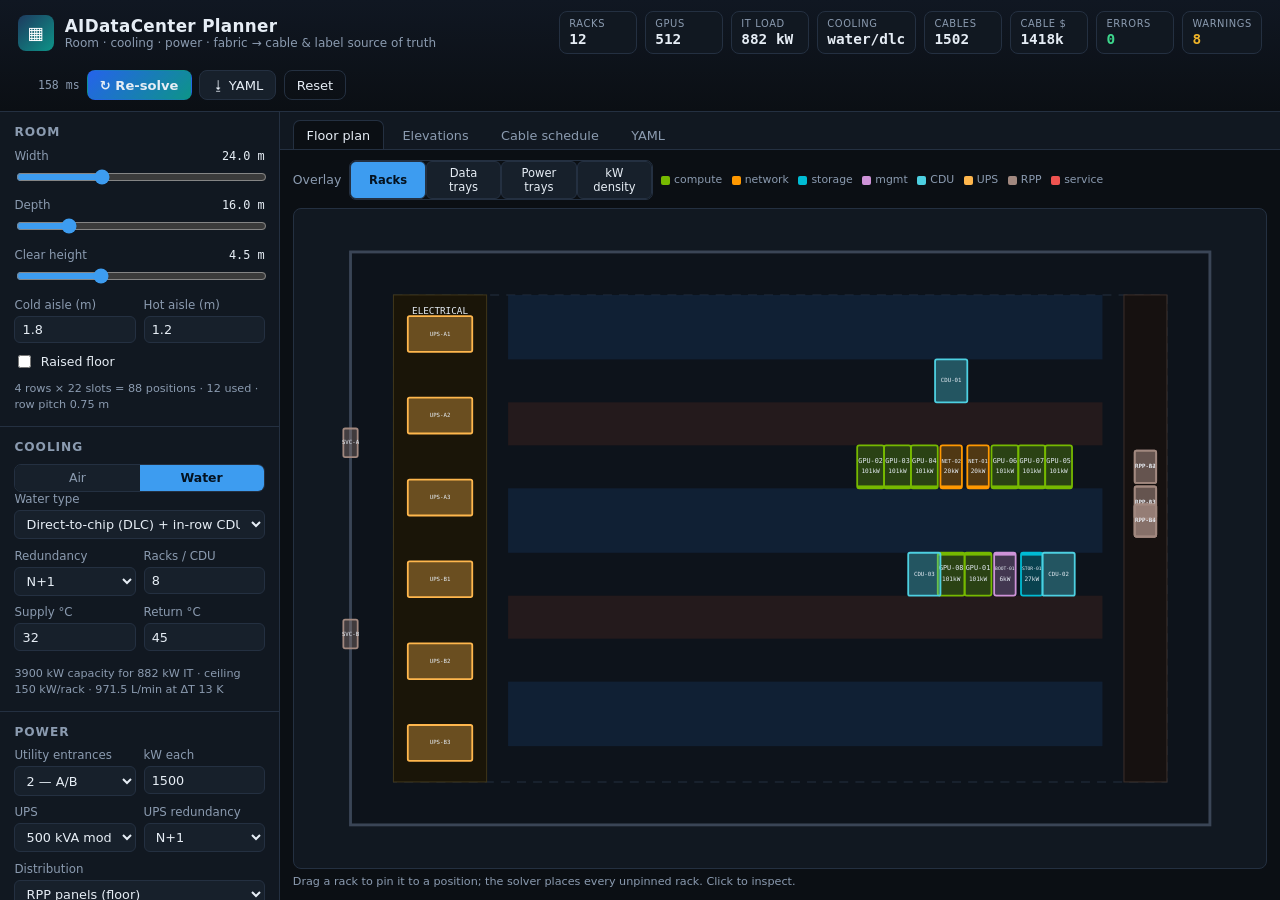
==== planner/index.html @ fc793111 "Add planner/: interactive AI datacenter room planner Design-time simulator that turns facility decis" ====
<!DOCTYPE html>
<html lang="en">
<head>
  <meta charset="UTF-8" />
  <meta name="viewport" content="width=device-width, initial-scale=1" />
  <title>AIDataCenter — Room Planner</title>
  <link rel="stylesheet" href="styles.css" />
</head>
<body>
  <div class="app">
    <header class="topbar">
      <div class="brand">
        <div class="logo">▦</div>
        <div>
          <h1>AIDataCenter Planner</h1>
          <p class="subtitle">Room · cooling · power · fabric → cable &amp; label source of truth</p>
        </div>
      </div>
      <div class="stats" id="stats"></div>
      <div class="controls">
        <span class="solve-state" id="solve-state">ready</span>
        <button id="btn-resolve" class="primary" type="button">↻ Re-solve</button>
        <button id="btn-download" type="button">⭳ YAML</button>
        <button id="btn-reset" class="ghost" type="button">Reset</button>
      </div>
    </header>

    <main class="main">
      <!-- ------------------------------------------------------ controls -->
      <aside class="sidebar" id="sidebar">
        <section class="panel">
          <h2>Room</h2>
          <div class="field">
            <label for="room-width">Width <output id="room-width-v"></output></label>
            <input type="range" id="room-width" min="6" max="60" step="0.6" />
          </div>
          <div class="field">
            <label for="room-depth">Depth <output id="room-depth-v"></output></label>
            <input type="range" id="room-depth" min="6" max="60" step="0.6" />
          </div>
          <div class="field">
            <label for="room-height">Clear height <output id="room-height-v"></output></label>
            <input type="range" id="room-height" min="2.8" max="8" step="0.1" />
          </div>
          <div class="grid2">
            <div class="field">
              <label for="cold-aisle">Cold aisle (m)</label>
              <input type="number" id="cold-aisle" min="0.9" max="4" step="0.1" />
            </div>
            <div class="field">
              <label for="hot-aisle">Hot aisle (m)</label>
              <input type="number" id="hot-aisle" min="0.6" max="4" step="0.1" />
            </div>
          </div>
          <div class="field checkbox">
            <label><input type="checkbox" id="raised-floor" /> Raised floor</label>
          </div>
          <p class="hint" id="room-hint"></p>
        </section>

        <section class="panel">
          <h2>Cooling</h2>
          <div class="segmented" id="cooling-mode">
            <button type="button" data-value="air">Air</button>
            <button type="button" data-value="water">Water</button>
          </div>
          <div class="field" id="water-type-field">
            <label for="water-type">Water type</label>
            <select id="water-type">
              <option value="dlc">Direct-to-chip (DLC) + in-row CDU</option>
              <option value="rdhx">Rear-door heat exchanger</option>
            </select>
          </div>
          <div class="grid2">
            <div class="field">
              <label for="cool-redundancy">Redundancy</label>
              <select id="cool-redundancy">
                <option>N</option><option>N+1</option><option>2N</option>
              </select>
            </div>
            <div class="field">
              <label for="racks-per-cdu">Racks / CDU</label>
              <input type="number" id="racks-per-cdu" min="1" max="40" step="1" />
            </div>
          </div>
          <div class="grid2">
            <div class="field">
              <label for="supply-c">Supply °C</label>
              <input type="number" id="supply-c" min="10" max="45" step="1" />
            </div>
            <div class="field">
              <label for="return-c">Return °C</label>
              <input type="number" id="return-c" min="15" max="70" step="1" />
            </div>
          </div>
          <p class="hint" id="cooling-hint"></p>
        </section>

        <section class="panel">
          <h2>Power</h2>
          <div class="grid2">
            <div class="field">
              <label for="entrances">Utility entrances</label>
              <select id="entrances">
                <option value="1">1 (no diversity)</option>
                <option value="2">2 — A/B</option>
              </select>
            </div>
            <div class="field">
              <label for="entrance-kw">kW each</label>
              <input type="number" id="entrance-kw" min="100" max="20000" step="100" />
            </div>
          </div>
          <div class="grid2">
            <div class="field">
              <label for="ups-model">UPS</label>
              <select id="ups-model"></select>
            </div>
            <div class="field">
              <label for="ups-redundancy">UPS redundancy</label>
              <select id="ups-redundancy">
                <option>N</option><option>N+1</option><option>2N</option>
              </select>
            </div>
          </div>
          <div class="field">
            <label for="distribution">Distribution</label>
            <select id="distribution">
              <option value="rpp">RPP panels (floor)</option>
              <option value="busway">Overhead busway</option>
            </select>
          </div>
          <div class="grid2">
            <div class="field">
              <label for="rpp-model">RPP / busway</label>
              <select id="rpp-model"></select>
            </div>
            <div class="field">
              <label for="rack-pdu">Rack PDU</label>
              <select id="rack-pdu"></select>
            </div>
          </div>
          <div class="field checkbox">
            <label><input type="checkbox" id="device-cords" /> Emit per-PSU cords in the schedule</label>
          </div>
          <p class="hint" id="power-hint"></p>
        </section>

        <section class="panel">
          <h2>Fabric</h2>
          <div class="field">
            <label for="arch">Switching architecture</label>
            <select id="arch"></select>
          </div>
          <p class="hint" id="arch-hint"></p>
          <div class="grid2">
            <div class="field">
              <label for="oversub">Oversubscription</label>
              <select id="oversub">
                <option value="1">1:1 (non-blocking)</option>
                <option value="2">2:1</option>
                <option value="4">4:1</option>
              </select>
            </div>
            <div class="field">
              <label for="tiers">Tiers</label>
              <select id="tiers">
                <option value="2">2 — leaf/spine</option>
                <option value="3">3 — + super-spine</option>
              </select>
            </div>
          </div>
          <div class="grid2">
            <div class="field">
              <label for="leaf-model">Leaf</label>
              <select id="leaf-model"></select>
            </div>
            <div class="field">
              <label for="spine-model">Spine</label>
              <select id="spine-model"></select>
            </div>
          </div>
        </section>

        <section class="panel">
          <h2>Workload <span class="muted">drives placement</span></h2>
          <div class="grid3">
            <div class="field">
              <label for="tp">TP</label>
              <input type="number" id="tp" min="1" max="64" step="1" />
            </div>
            <div class="field">
              <label for="pp">PP</label>
              <input type="number" id="pp" min="1" max="32" step="1" />
            </div>
            <div class="field">
              <label for="dp">DP</label>
              <input type="number" id="dp" min="1" max="64" step="1" />
            </div>
          </div>
          <p class="hint">Tensor-parallel peers want the same rack; the partitioner minimises the GB/s that must leave one.</p>
        </section>

        <section class="panel">
          <h2>Optimizer</h2>
          <div class="grid2">
            <div class="field">
              <label for="placement">Placement</label>
              <select id="placement">
                <option value="anneal">Simulated annealing</option>
                <option value="genetic">Genetic + anneal polish</option>
                <option value="greedy">Greedy only</option>
                <option value="sequential">Sequential (baseline)</option>
              </select>
            </div>
            <div class="field">
              <label for="iters">Iterations</label>
              <input type="number" id="iters" min="1000" max="200000" step="1000" />
            </div>
          </div>
          <div class="field">
            <label for="obj-weight">Objective: cable length ↔ traffic locality <output id="obj-weight-v"></output></label>
            <input type="range" id="obj-weight" min="0" max="1" step="0.05" />
          </div>
          <div class="grid2">
            <div class="field checkbox">
              <label><input type="checkbox" id="do-partition" /> Partition</label>
            </div>
            <div class="field checkbox">
              <label><input type="checkbox" id="do-bundle" /> Trunk bundling</label>
            </div>
          </div>
          <div class="field">
            <label for="seed">Seed</label>
            <input type="number" id="seed" step="1" />
          </div>
        </section>

        <section class="panel">
          <h2>Racks <span class="muted" id="rack-count"></span></h2>
          <div class="field">
            <label for="add-layout">Add rack</label>
            <div class="row">
              <select id="add-layout"></select>
              <button id="btn-add-rack" type="button">+</button>
            </div>
          </div>
          <div class="rack-list" id="rack-list"></div>
        </section>
      </aside>

      <!-- ---------------------------------------------------------- views -->
      <section class="center">
        <div class="tabs">
          <button class="tab active" data-view="floor" type="button">Floor plan</button>
          <button class="tab" data-view="elevation" type="button">Elevations</button>
          <button class="tab" data-view="cables" type="button">Cable schedule</button>
          <button class="tab" data-view="yaml" type="button">YAML</button>
        </div>

        <div class="view active" id="view-floor">
          <div class="overlay-bar">
            <span class="muted">Overlay</span>
            <div class="segmented small" id="overlay-mode">
              <button type="button" data-value="none" class="active">Racks</button>
              <button type="button" data-value="data">Data trays</button>
              <button type="button" data-value="power">Power trays</button>
              <button type="button" data-value="heat">kW density</button>
            </div>
            <span class="legend" id="floor-legend"></span>
          </div>
          <div class="canvas-wrap">
            <svg id="floorplan" preserveAspectRatio="xMidYMid meet"></svg>
          </div>
          <p class="hint">Drag a rack to pin it to a position; the solver places every unpinned rack. Click to inspect.</p>
        </div>

        <div class="view" id="view-elevation">
          <div class="elevation-wrap" id="elevations"></div>
        </div>

        <div class="view" id="view-cables">
          <div class="overlay-bar">
            <div class="segmented small" id="cable-filter"></div>
            <input type="search" id="cable-search" placeholder="filter by label, device, port…" />
            <span class="muted" id="cable-summary"></span>
          </div>
          <div class="table-wrap">
            <table class="schedule" id="cable-table"></table>
          </div>
        </div>

        <div class="view" id="view-yaml">
          <div class="overlay-bar">
            <span class="muted" id="yaml-size"></span>
            <button id="btn-copy" type="button">Copy</button>
            <button id="btn-download2" type="button">Download</button>
          </div>
          <pre class="yaml" id="yaml-out"></pre>
        </div>
      </section>

      <!-- --------------------------------------------------------- report -->
      <aside class="inspector">
        <section class="panel">
          <h2>Validation <span id="validation-badge" class="badge"></span></h2>
          <div class="findings" id="findings"></div>
        </section>
        <section class="panel">
          <h2>Optimization</h2>
          <div class="report" id="report"></div>
        </section>
        <section class="panel">
          <h2>Selection</h2>
          <div class="report" id="selection">Nothing selected.</div>
        </section>
      </aside>
    </main>
  </div>

  <script src="js/util.js"></script>
  <script src="js/catalog.js"></script>
  <script src="js/design.js"></script>
  <script src="js/floor.js"></script>
  <script src="js/graph.js"></script>
  <script src="js/partition.js"></script>
  <script src="js/placement.js"></script>
  <script src="js/pathways.js"></script>
  <script src="js/fabric.js"></script>
  <script src="js/cooling.js"></script>
  <script src="js/power.js"></script>
  <script src="js/validate.js"></script>
  <script src="js/build.js"></script>
  <script src="js/yaml.js"></script>
  <script src="js/render.js"></script>
  <script src="js/app.js"></script>
</body>
</html>
---- planner/styles.css ----
/* Shares the demo/ palette so the two tools read as one family. */
:root {
  --bg: #0b0f14;
  --bg2: #111821;
  --bg3: #17202b;
  --border: #243041;
  --text: #e6edf5;
  --muted: #8b9bb0;
  --accent: #3d9cf0;
  --ok: #3dd68c;
  --warn: #f0b429;
  --err: #f07178;
  --gpu: #76b900;
  --network: #ff9800;
  --storage: #00bcd4;
  --mgmt: #ce93d8;
  --cdu: #4dd0e1;
  --crah: #90a4ae;
  --ups: #ffb74d;
  --rpp: #a1887f;
  --entrance: #ef5350;
  --cold: #1e3a5f;
  --hot: #4a2b2b;
  --font: "IBM Plex Sans", "Segoe UI", system-ui, sans-serif;
  --mono: "IBM Plex Mono", "JetBrains Mono", ui-monospace, monospace;
}

* { box-sizing: border-box; }
html, body { margin: 0; height: 100%; background: var(--bg); color: var(--text); font-family: var(--font); }
button, input, select { font-family: inherit; }
button { cursor: pointer; }
button:disabled { opacity: 0.45; cursor: not-allowed; }
.muted { color: var(--muted); font-weight: 400; font-size: 0.78rem; }

.app { height: 100%; display: grid; grid-template-rows: auto 1fr; }

/* ------------------------------------------------------------- top bar -- */
.topbar {
  display: flex; flex-wrap: wrap; gap: 1rem; align-items: center; justify-content: space-between;
  padding: 0.7rem 1.1rem; border-bottom: 1px solid var(--border);
  background: linear-gradient(180deg, #101722, #0b0f14);
}
.brand { display: flex; gap: 0.7rem; align-items: center; }
.logo {
  width: 36px; height: 36px; border-radius: 8px; display: grid; place-items: center;
  background: linear-gradient(135deg, #1e3a5f, #0d9488); color: #fff; font-size: 1.1rem;
}
.brand h1 { margin: 0; font-size: 1.05rem; letter-spacing: 0.02em; }
.subtitle { margin: 0; color: var(--muted); font-size: 0.75rem; }

.stats { display: flex; gap: 0.5rem; flex-wrap: wrap; }
.stat {
  background: var(--bg2); border: 1px solid var(--border); border-radius: 8px;
  padding: 0.35rem 0.6rem; min-width: 78px;
}
.stat .k { display: block; color: var(--muted); font-size: 0.62rem; text-transform: uppercase; letter-spacing: 0.06em; }
.stat .v { font-family: var(--mono); font-size: 0.9rem; font-weight: 600; }
.stat.bad .v { color: var(--err); }
.stat.warn .v { color: var(--warn); }
.stat.good .v { color: var(--ok); }

.controls { display: flex; gap: 0.45rem; align-items: center; }
.controls button {
  border-radius: 8px; border: 1px solid var(--border); background: var(--bg3);
  color: var(--text); padding: 0.4rem 0.75rem; font-size: 0.82rem;
}
.controls button.primary { background: linear-gradient(135deg, #2563eb, #0d9488); border-color: transparent; font-weight: 600; }
.controls button.ghost { background: transparent; }
.solve-state { font-family: var(--mono); font-size: 0.72rem; color: var(--muted); min-width: 62px; text-align: right; }
.solve-state.busy { color: var(--warn); }

/* --------------------------------------------------------------- layout -- */
.main { display: grid; grid-template-columns: 310px 1fr 300px; min-height: 0; }
.sidebar, .inspector { overflow-y: auto; border-right: 1px solid var(--border); background: var(--bg2); }
.inspector { border-right: none; border-left: 1px solid var(--border); }
.center { display: flex; flex-direction: column; min-width: 0; min-height: 0; }

.panel { padding: 0.8rem 0.9rem; border-bottom: 1px solid var(--border); }
.panel h2 {
  margin: 0 0 0.6rem; font-size: 0.76rem; text-transform: uppercase;
  letter-spacing: 0.08em; color: var(--muted);
}

.field { margin-bottom: 0.6rem; }
.field label { display: block; font-size: 0.74rem; color: var(--muted); margin-bottom: 0.25rem; }
.field.checkbox label { display: flex; align-items: center; gap: 0.4rem; color: var(--text); font-size: 0.78rem; }
.field input[type="number"], .field input[type="search"], .field select {
  width: 100%; background: var(--bg3); border: 1px solid var(--border); border-radius: 6px;
  color: var(--text); padding: 0.32rem 0.45rem; font-size: 0.8rem;
}
.field input[type="range"] { width: 100%; accent-color: var(--accent); }
.field output { float: right; font-family: var(--mono); color: var(--text); font-size: 0.74rem; }
.grid2 { display: grid; grid-template-columns: 1fr 1fr; gap: 0.5rem; }
.grid3 { display: grid; grid-template-columns: 1fr 1fr 1fr; gap: 0.5rem; }
.row { display: flex; gap: 0.4rem; }
.row select { flex: 1; }
.row button {
  background: var(--bg3); border: 1px solid var(--border); border-radius: 6px;
  color: var(--text); padding: 0.3rem 0.6rem; font-size: 0.9rem; line-height: 1;
}
.hint { margin: 0.35rem 0 0; font-size: 0.7rem; color: var(--muted); line-height: 1.45; }
.hint.bad { color: var(--err); }

.segmented { display: flex; border: 1px solid var(--border); border-radius: 7px; overflow: hidden; }
.segmented button {
  flex: 1; background: var(--bg3); border: none; color: var(--muted);
  padding: 0.35rem 0.4rem; font-size: 0.78rem;
}
.segmented button.active { background: var(--accent); color: #04121f; font-weight: 600; }
.segmented.small button { font-size: 0.72rem; padding: 0.25rem 0.5rem; }

/* ----------------------------------------------------------- rack list -- */
.rack-list { display: flex; flex-direction: column; gap: 0.3rem; }
.rack-row {
  display: grid; grid-template-columns: 1fr auto auto; gap: 0.35rem; align-items: center;
  background: var(--bg3); border: 1px solid var(--border); border-left-width: 3px;
  border-radius: 6px; padding: 0.3rem 0.4rem;
}
.rack-row.selected { border-color: var(--accent); }
.rack-row .nm { font-family: var(--mono); font-size: 0.74rem; }
.rack-row .sub { display: block; color: var(--muted); font-size: 0.65rem; font-family: var(--font); }
.rack-row input { width: 46px; background: var(--bg2); border: 1px solid var(--border); border-radius: 4px; color: var(--text); padding: 0.15rem 0.25rem; font-size: 0.72rem; }
.rack-row button { background: transparent; border: none; color: var(--muted); font-size: 0.9rem; padding: 0 0.2rem; }
.rack-row button:hover { color: var(--err); }
.rack-row.illegal { border-color: var(--err); }

/* ---------------------------------------------------------------- views -- */
.tabs { display: flex; gap: 0.3rem; padding: 0.5rem 0.8rem 0; border-bottom: 1px solid var(--border); background: var(--bg2); }
.tab {
  background: transparent; border: 1px solid transparent; border-bottom: none;
  color: var(--muted); padding: 0.4rem 0.8rem; font-size: 0.8rem; border-radius: 7px 7px 0 0;
}
.tab.active { background: var(--bg); border-color: var(--border); color: var(--text); }
.view { display: none; flex: 1; min-height: 0; flex-direction: column; padding: 0.6rem 0.8rem; }
.view.active { display: flex; }

.overlay-bar { display: flex; gap: 0.5rem; align-items: center; margin-bottom: 0.5rem; flex-wrap: wrap; }
.overlay-bar input[type="search"] {
  background: var(--bg3); border: 1px solid var(--border); border-radius: 6px;
  color: var(--text); padding: 0.25rem 0.5rem; font-size: 0.76rem; min-width: 200px;
}
.overlay-bar button {
  background: var(--bg3); border: 1px solid var(--border); border-radius: 6px;
  color: var(--text); padding: 0.25rem 0.6rem; font-size: 0.76rem;
}
.legend { display: flex; gap: 0.6rem; flex-wrap: wrap; font-size: 0.68rem; color: var(--muted); }
.legend i { display: inline-block; width: 9px; height: 9px; border-radius: 2px; margin-right: 0.25rem; vertical-align: middle; }

.canvas-wrap { flex: 1; min-height: 0; background: var(--bg2); border: 1px solid var(--border); border-radius: 8px; overflow: hidden; }
#floorplan { width: 100%; height: 100%; display: block; touch-action: none; }
.rack-shape { cursor: grab; }
.rack-shape.dragging { cursor: grabbing; }
.equip-shape { cursor: pointer; }
.rack-shape:hover rect, .equip-shape:hover rect { fill-opacity: 0.5; }

/* ----------------------------------------------------------- elevation -- */
.elevation-wrap { flex: 1; min-height: 0; overflow: auto; display: flex; gap: 0.8rem; padding-bottom: 0.5rem; }
.elevation {
  background: var(--bg2); border: 1px solid var(--border); border-radius: 8px;
  padding: 0.5rem; min-width: 190px; flex: 0 0 auto;
}
.elevation h3 { margin: 0 0 0.15rem; font-size: 0.82rem; font-family: var(--mono); }
.elevation .meta { color: var(--muted); font-size: 0.66rem; margin-bottom: 0.4rem; }
.u-stack { display: flex; flex-direction: column-reverse; gap: 1px; }
.u-slot { height: 7px; background: #0e141c; border-radius: 2px; }
.u-dev {
  border-radius: 3px; display: flex; align-items: center; justify-content: space-between;
  padding: 0 0.3rem; font-size: 0.6rem; color: #04121f; font-family: var(--mono); overflow: hidden; white-space: nowrap;
}
.u-dev span:last-child { opacity: 0.75; }
.pdu-strip { display: flex; gap: 0.25rem; margin-top: 0.4rem; flex-wrap: wrap; }
.pdu-chip {
  font-size: 0.6rem; font-family: var(--mono); border: 1px solid var(--border);
  border-radius: 4px; padding: 0.1rem 0.3rem; color: var(--muted);
}
.pdu-chip.a { border-color: var(--ups); color: var(--ups); }
.pdu-chip.b { border-color: var(--accent); color: var(--accent); }

/* ------------------------------------------------------------- schedule -- */
.table-wrap { flex: 1; min-height: 0; overflow: auto; border: 1px solid var(--border); border-radius: 8px; }
table.schedule { width: 100%; border-collapse: collapse; font-size: 0.72rem; font-family: var(--mono); }
table.schedule th {
  position: sticky; top: 0; background: var(--bg3); text-align: left; padding: 0.35rem 0.5rem;
  border-bottom: 1px solid var(--border); font-weight: 600; color: var(--muted);
  text-transform: uppercase; font-size: 0.62rem; letter-spacing: 0.05em;
}
table.schedule td { padding: 0.25rem 0.5rem; border-bottom: 1px solid #1a222d; white-space: nowrap; }
table.schedule tr:hover td { background: #131b25; }
td.label { color: var(--accent); }
td.num { text-align: right; }

/* ------------------------------------------------------------------ yaml -- */
.yaml {
  flex: 1; min-height: 0; overflow: auto; margin: 0; padding: 0.7rem;
  background: var(--bg2); border: 1px solid var(--border); border-radius: 8px;
  font-family: var(--mono); font-size: 0.7rem; line-height: 1.45; color: #cfe3f5; white-space: pre;
}

/* -------------------------------------------------------------- reports -- */
.badge { font-size: 0.66rem; padding: 0.1rem 0.4rem; border-radius: 999px; background: var(--ok); color: #04121f; font-weight: 700; }
.badge.bad { background: var(--err); }
.badge.warn { background: var(--warn); }

.findings { display: flex; flex-direction: column; gap: 0.35rem; max-height: 40vh; overflow-y: auto; }
.finding {
  border-left: 3px solid var(--muted); background: var(--bg3); border-radius: 0 5px 5px 0;
  padding: 0.3rem 0.45rem; font-size: 0.7rem; line-height: 1.4;
}
.finding.error { border-left-color: var(--err); }
.finding.warn { border-left-color: var(--warn); }
.finding.info { border-left-color: var(--accent); }
.finding code { color: var(--muted); font-size: 0.62rem; display: block; font-family: var(--mono); }

.report { font-size: 0.72rem; line-height: 1.55; }
.report .kv { display: flex; justify-content: space-between; gap: 0.5rem; padding: 0.12rem 0; }
.report .kv span:first-child { color: var(--muted); }
.report .kv span:last-child { font-family: var(--mono); text-align: right; }
.report h4 { margin: 0.5rem 0 0.2rem; font-size: 0.68rem; text-transform: uppercase; letter-spacing: 0.06em; color: var(--accent); }
.report .win { color: var(--ok); }

@media (max-width: 1280px) {
  .main { grid-template-columns: 280px 1fr; }
  .inspector { display: none; }
}
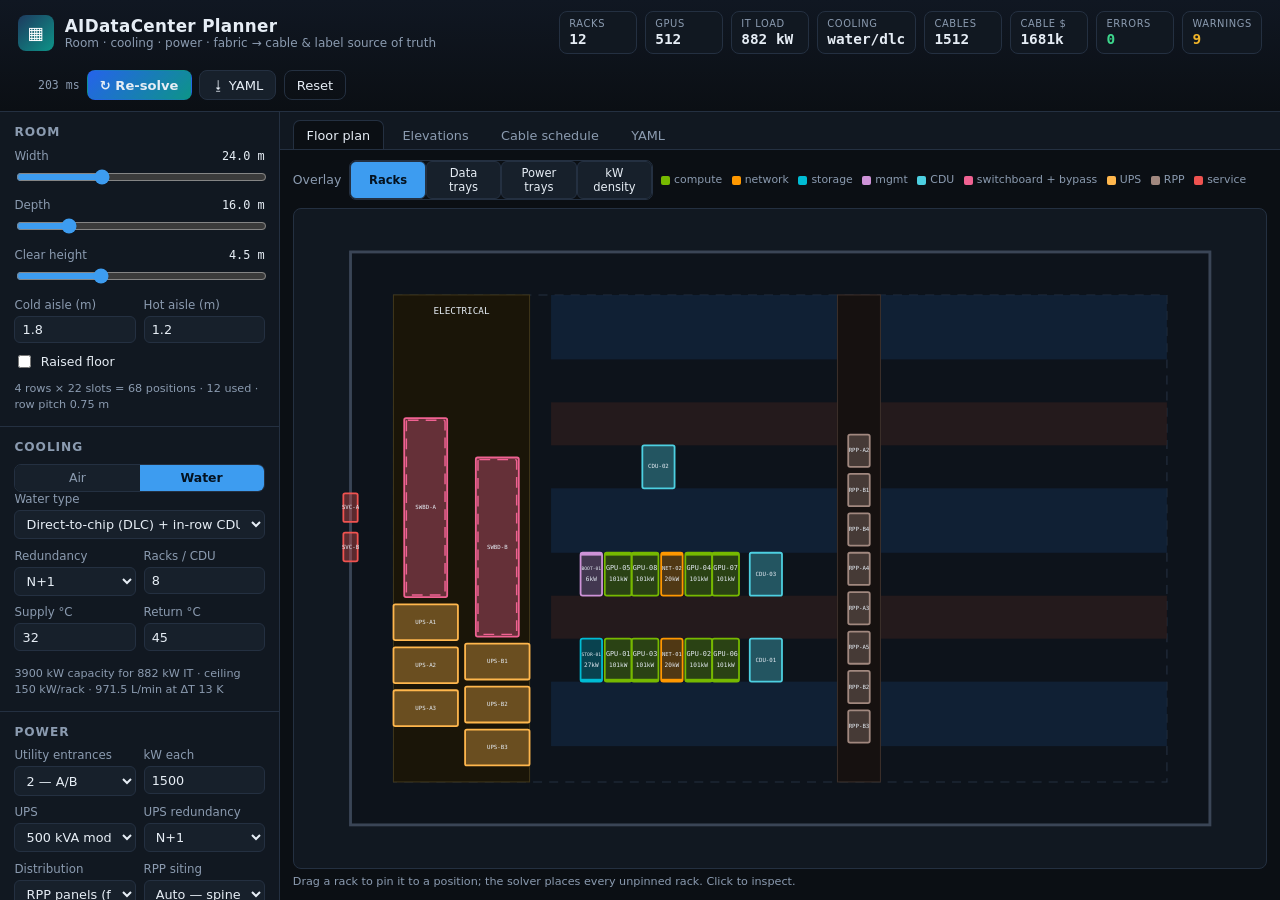
==== commit f332302f: "planner: price cable by the metre, model a real switchgear lineup Two independent problems, fixed to" ====
--- a/planner/index.html
+++ b/planner/index.html
@@ -123,12 +123,22 @@
               </select>
             </div>
           </div>
-          <div class="field">
-            <label for="distribution">Distribution</label>
-            <select id="distribution">
-              <option value="rpp">RPP panels (floor)</option>
-              <option value="busway">Overhead busway</option>
-            </select>
+          <div class="grid2">
+            <div class="field">
+              <label for="distribution">Distribution</label>
+              <select id="distribution">
+                <option value="rpp">RPP panels (floor)</option>
+                <option value="busway">Overhead busway</option>
+              </select>
+            </div>
+            <div class="field">
+              <label for="rpp-siting">RPP siting</label>
+              <select id="rpp-siting">
+                <option value="auto">Auto — spine if the room affords it</option>
+                <option value="spine">Spine — inside the rack block</option>
+                <option value="wall">Wall — far side of the room</option>
+              </select>
+            </div>
           </div>
           <div class="grid2">
             <div class="field">
@@ -139,6 +149,9 @@
               <label for="rack-pdu">Rack PDU</label>
               <select id="rack-pdu"></select>
             </div>
+          </div>
+          <div class="field checkbox">
+            <label><input type="checkbox" id="maintenance-bypass" /> Maintenance bypass in the switchboard lineup</label>
           </div>
           <div class="field checkbox">
             <label><input type="checkbox" id="device-cords" /> Emit per-PSU cords in the schedule</label>
@@ -324,8 +337,9 @@
   <script src="js/floor.js"></script>
   <script src="js/graph.js"></script>
   <script src="js/partition.js"></script>
+  <script src="js/pathways.js"></script>
+  <script src="js/cost.js"></script>
   <script src="js/placement.js"></script>
-  <script src="js/pathways.js"></script>
   <script src="js/fabric.js"></script>
   <script src="js/cooling.js"></script>
   <script src="js/power.js"></script>
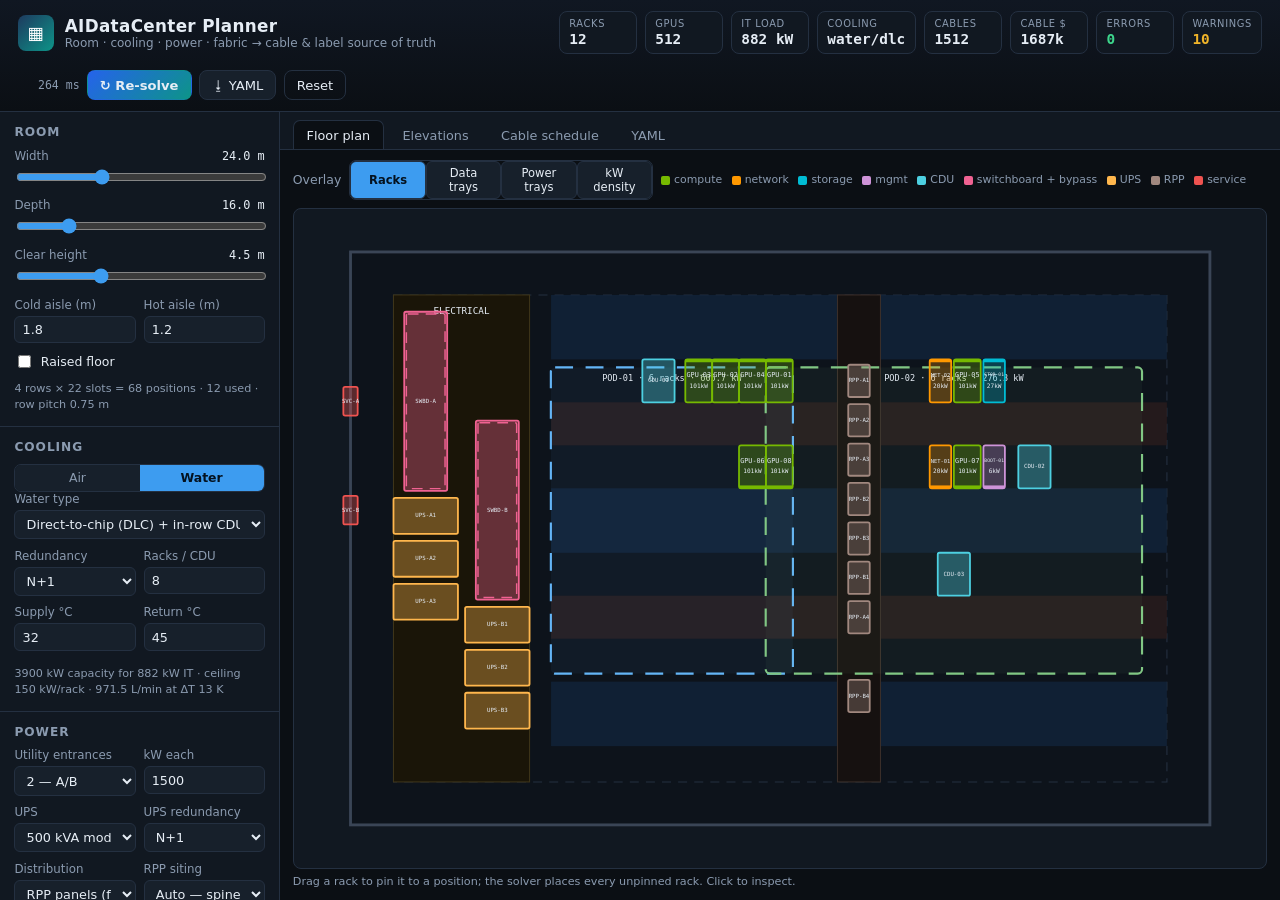
==== commit d50e5770: "planner: multi-objective constrained placement with physical pods The solver already ran the greedy " ====
--- a/planner/index.html
+++ b/planner/index.html
@@ -250,6 +250,78 @@
         </section>
 
         <section class="panel">
+          <h2>Pods &amp; constraints</h2>
+          <div class="grid2">
+            <div class="field">
+              <label for="pods-enabled">Pod hierarchy</label>
+              <select id="pods-enabled">
+                <option value="auto">Auto — once two pods fit</option>
+                <option value="true">Always</option>
+                <option value="false">Off — one flat room</option>
+              </select>
+            </div>
+            <div class="field">
+              <label for="pod-racks">Racks per pod</label>
+              <input type="number" id="pod-racks" min="2" max="64" step="1" />
+            </div>
+          </div>
+          <p class="hint">A pod owns a contiguous block of floor: its racks, CDU and power district
+            stay together, which shortens coolant loops and shrinks the placement search.</p>
+          <div class="grid2">
+            <div class="field">
+              <label for="bay-m">Structural bay</label>
+              <input type="number" id="bay-m" min="2" max="20" step="0.5" />
+            </div>
+            <div class="field">
+              <label for="dist-load">Distributed load (kg/m²)</label>
+              <input type="number" id="dist-load" min="100" max="3000" step="10" />
+            </div>
+          </div>
+          <div class="grid2">
+            <div class="field">
+              <label for="haul-m">Max haul from door (m)</label>
+              <input type="number" id="haul-m" min="0" max="200" step="1" />
+            </div>
+            <div class="field">
+              <label for="crane-kg">Crane needed above (kg)</label>
+              <input type="number" id="crane-kg" min="0" max="5000" step="50" />
+            </div>
+          </div>
+          <div class="field">
+            <label for="reserve">Expansion reserve <output id="reserve-v"></output></label>
+            <input type="range" id="reserve" min="0" max="0.6" step="0.05" />
+          </div>
+          <p class="hint">Floor held back at the far end of the room. Racks may still spill into it,
+            but the solver is charged for every one that does.</p>
+        </section>
+
+        <section class="panel">
+          <h2>Objective weights</h2>
+          <p class="hint">Every term is already in dollars, so 1.0 charges it at face value.
+            Move one off 1.0 to say this project values it differently from what it costs.</p>
+          <div class="grid2">
+            <div class="field">
+              <label for="w-power">Power whips <output id="w-power-v"></output></label>
+              <input type="range" id="w-power" min="0" max="4" step="0.1" />
+            </div>
+            <div class="field">
+              <label for="w-coolant">Coolant hoses <output id="w-coolant-v"></output></label>
+              <input type="range" id="w-coolant" min="0" max="4" step="0.1" />
+            </div>
+          </div>
+          <div class="grid2">
+            <div class="field">
+              <label for="w-maint">Maintenance access <output id="w-maint-v"></output></label>
+              <input type="range" id="w-maint" min="0" max="4" step="0.1" />
+            </div>
+            <div class="field">
+              <label for="w-struct">Structural load <output id="w-struct-v"></output></label>
+              <input type="range" id="w-struct" min="0" max="4" step="0.1" />
+            </div>
+          </div>
+        </section>
+
+        <section class="panel">
           <h2>Racks <span class="muted" id="rack-count"></span></h2>
           <div class="field">
             <label for="add-layout">Add rack</label>
@@ -339,6 +411,8 @@
   <script src="js/partition.js"></script>
   <script src="js/pathways.js"></script>
   <script src="js/cost.js"></script>
+  <script src="js/constraints.js"></script>
+  <script src="js/pod.js"></script>
   <script src="js/placement.js"></script>
   <script src="js/fabric.js"></script>
   <script src="js/cooling.js"></script>
